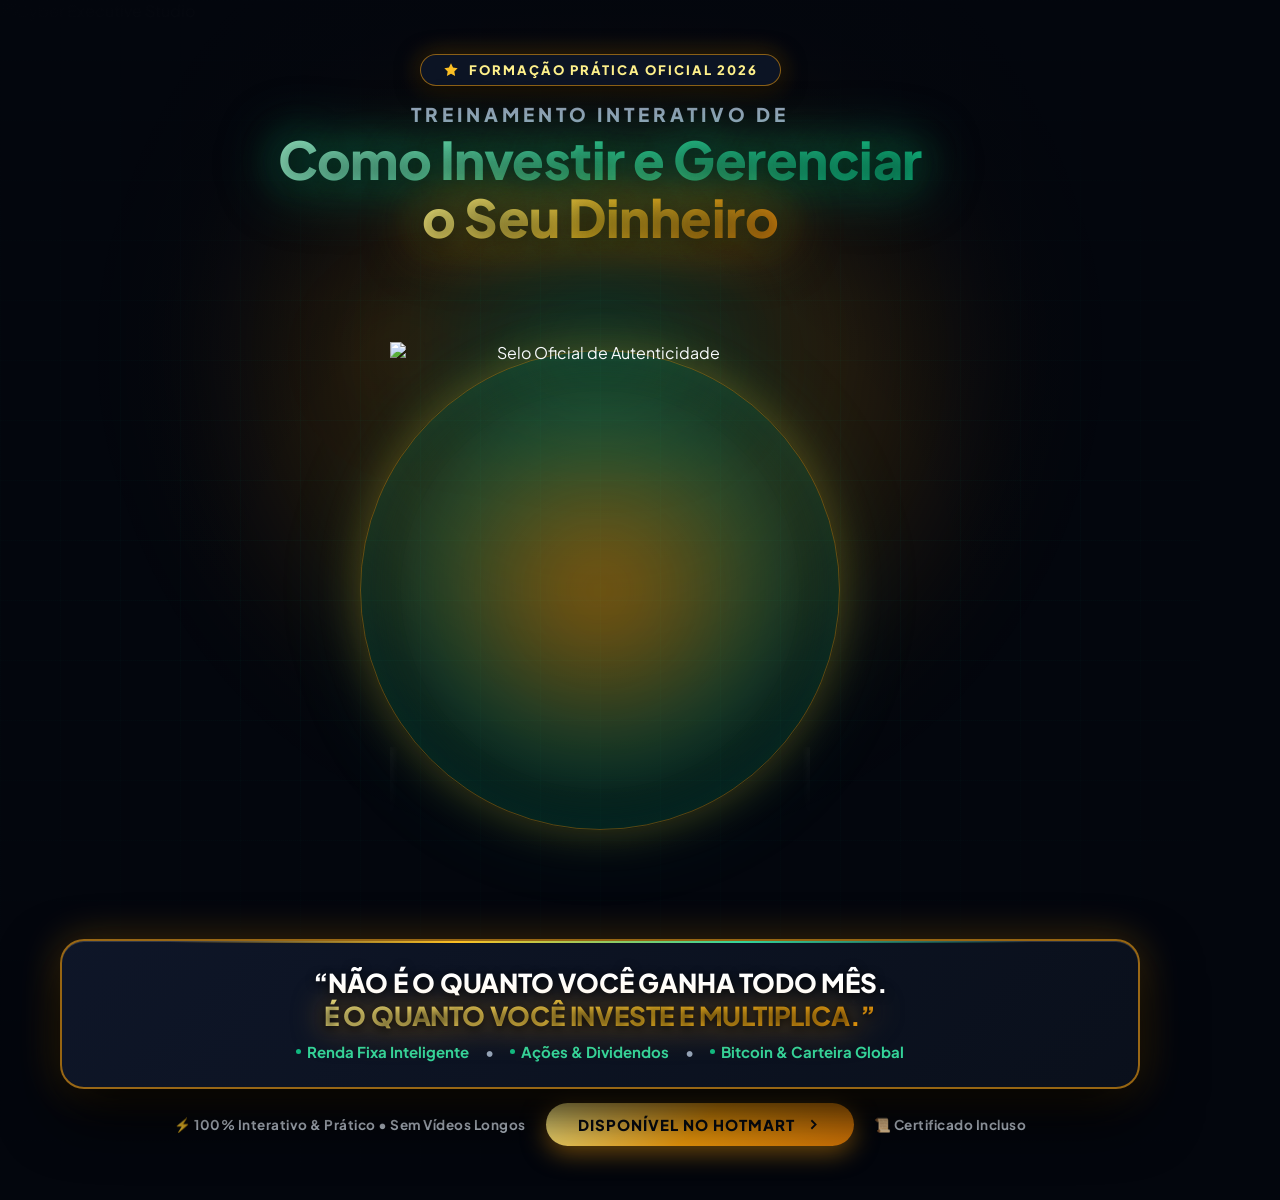
==== hotmart_cover.html @ e960105e "feat: cria curso completo Como Investir e Gerenciar o Seu Dinheiro com 38 slides e 6 quizzes" ====
<!DOCTYPE html>
<html lang="pt-BR">
<head>
  <meta charset="UTF-8">
  <title>Hotmart Cover - Como Investir e Gerenciar o Seu Dinheiro</title>
  <link rel="preconnect" href="https://fonts.googleapis.com">
  <link rel="preconnect" href="https://fonts.gstatic.com" crossorigin>
  <link href="https://fonts.googleapis.com/css2?family=Plus+Jakarta+Sans:wght@500;600;700;800;900&family=Cinzel:wght@700;800;900&display=swap" rel="stylesheet">
  <style>
    * {
      margin: 0;
      padding: 0;
      box-sizing: border-box;
      -webkit-font-smoothing: antialiased;
    }

    body {
      width: 1200px;
      height: 1200px;
      overflow: hidden;
      background: #03060d;
      font-family: 'Plus Jakarta Sans', -apple-system, BlinkMacSystemFont, sans-serif;
      color: #f8fafc;
      position: relative;
    }

    /* Fundo 3D Hiper-Realista */
    .bg-image {
      position: absolute;
      inset: 0;
      width: 1200px;
      height: 1200px;
      object-fit: cover;
      z-index: 1;
      opacity: 0.65;
      filter: contrast(1.15) brightness(0.85);
    }

    /* Efeitos de Luz Cinematográfica e Feixes Volumétricos */
    .light-spotlight {
      position: absolute;
      top: -100px;
      left: 50%;
      transform: translateX(-50%);
      width: 900px;
      height: 900px;
      background: radial-gradient(circle, rgba(16, 185, 129, 0.3) 0%, rgba(245, 158, 11, 0.18) 35%, transparent 70%);
      filter: blur(50px);
      z-index: 2;
      pointer-events: none;
    }

    .vignette-layer {
      position: absolute;
      inset: 0;
      background: 
        radial-gradient(circle at 50% 50%, transparent 40%, rgba(3, 6, 13, 0.85) 85%, #03060d 100%),
        linear-gradient(180deg, rgba(3, 6, 13, 0.95) 0%, rgba(3, 6, 13, 0.2) 25%, rgba(3, 6, 13, 0.1) 50%, rgba(3, 6, 13, 0.75) 80%, rgba(3, 6, 13, 0.98) 100%);
      z-index: 3;
      pointer-events: none;
    }

    /* Linhas de Feixes de Luz e Circuitos */
    .cyber-circuit-glow {
      position: absolute;
      inset: 0;
      background-image: 
        linear-gradient(rgba(16, 185, 129, 0.05) 1px, transparent 1px),
        linear-gradient(90deg, rgba(16, 185, 129, 0.05) 1px, transparent 1px);
      background-size: 60px 60px;
      z-index: 2;
      opacity: 0.8;
    }

    /* Container Principal */
    .cover-container {
      position: relative;
      z-index: 10;
      width: 1200px;
      height: 1200px;
      padding: 54px 60px 54px 60px;
      display: flex;
      flex-direction: column;
      justify-content: space-between;
      align-items: center;
      text-align: center;
    }

    /* 1. Topo */
    .top-section {
      display: flex;
      flex-direction: column;
      align-items: center;
      width: 100%;
    }

    .prestige-badge {
      display: inline-flex;
      align-items: center;
      gap: 10px;
      background: rgba(15, 23, 42, 0.85);
      border: 1.5px solid rgba(245, 158, 11, 0.55);
      backdrop-filter: blur(16px);
      padding: 7px 22px;
      border-radius: 999px;
      box-shadow: 0 4px 25px rgba(0, 0, 0, 0.8), 0 0 25px rgba(245, 158, 11, 0.3);
      margin-bottom: 16px;
    }

    .prestige-badge svg {
      width: 16px;
      height: 16px;
      fill: #fbbf24;
    }

    .prestige-badge span {
      font-size: 13px;
      font-weight: 800;
      letter-spacing: 2px;
      text-transform: uppercase;
      color: #fef08a;
    }

    .course-title-eyebrow {
      font-size: 19px;
      font-weight: 800;
      letter-spacing: 4px;
      text-transform: uppercase;
      color: #94a3b8;
      margin-bottom: 4px;
    }

    .course-main-title {
      font-size: 52px;
      font-weight: 900;
      line-height: 1.12;
      letter-spacing: -0.5px;
      color: #ffffff;
      text-shadow: 0 4px 30px rgba(0, 0, 0, 0.95), 0 0 40px rgba(16, 185, 129, 0.35);
      max-width: 1100px;
    }

    .course-main-title .gradient-emerald {
      background: linear-gradient(135deg, #a7f3d0 0%, #34d399 50%, #10b981 100%);
      -webkit-background-clip: text;
      -webkit-text-fill-color: transparent;
      filter: drop-shadow(0 0 25px rgba(16, 185, 129, 0.6));
    }

    .course-main-title .gradient-gold {
      background: linear-gradient(135deg, #fef08a 0%, #fbbf24 50%, #d97706 100%);
      -webkit-background-clip: text;
      -webkit-text-fill-color: transparent;
      filter: drop-shadow(0 0 25px rgba(245, 158, 11, 0.6));
    }

    /* 2. Centro: Brasão */
    .center-hero-emblem {
      position: relative;
      display: flex;
      flex-direction: column;
      align-items: center;
      justify-content: center;
      margin: 10px 0 16px 0;
    }

    .emblem-glow-outer {
      position: absolute;
      width: 520px;
      height: 520px;
      border-radius: 50%;
      background: radial-gradient(circle, rgba(245, 158, 11, 0.45) 0%, rgba(16, 185, 129, 0.25) 50%, transparent 72%);
      filter: blur(35px);
      z-index: 1;
      pointer-events: none;
    }

    .emblem-ring-pulse {
      position: absolute;
      width: 480px;
      height: 480px;
      border-radius: 50%;
      border: 1px solid rgba(245, 158, 11, 0.35);
      box-shadow: 0 0 40px rgba(245, 158, 11, 0.25), inset 0 0 40px rgba(16, 185, 129, 0.2);
      z-index: 2;
      pointer-events: none;
    }

    .gold-crest-image {
      width: 420px;
      height: 420px;
      object-fit: contain;
      position: relative;
      z-index: 3;
      filter: 
        drop-shadow(0 20px 45px rgba(0, 0, 0, 0.95)) 
        drop-shadow(0 0 35px rgba(245, 158, 11, 0.65))
        drop-shadow(0 0 70px rgba(245, 158, 11, 0.3));
    }

    .emblem-reflection {
      width: 420px;
      height: 90px;
      overflow: hidden;
      margin-top: -15px;
      position: relative;
      z-index: 2;
      opacity: 0.35;
      transform: scaleY(-1);
      filter: blur(3px);
      mask-image: linear-gradient(to top, rgba(0,0,0,1) 0%, rgba(0,0,0,0) 80%);
      -webkit-mask-image: linear-gradient(to top, rgba(0,0,0,1) 0%, rgba(0,0,0,0) 80%);
    }

    .emblem-reflection img {
      width: 420px;
      height: 420px;
      object-fit: contain;
    }

    /* 3. Base */
    .fatal-hook-section {
      width: 100%;
      max-width: 1080px;
      display: flex;
      flex-direction: column;
      align-items: center;
    }

    .fatal-hook-card {
      width: 100%;
      background: linear-gradient(135deg, rgba(15, 23, 42, 0.95) 0%, rgba(10, 16, 28, 0.98) 100%);
      border: 2px solid rgba(245, 158, 11, 0.6);
      border-radius: 24px;
      padding: 26px 36px;
      box-shadow: 
        0 25px 60px rgba(0, 0, 0, 0.95), 
        0 0 40px rgba(245, 158, 11, 0.3),
        inset 0 1px 0 rgba(255, 255, 255, 0.15);
      backdrop-filter: blur(16px);
      position: relative;
      overflow: hidden;
    }

    .fatal-hook-card::before {
      content: "";
      position: absolute;
      top: 0;
      left: 10%;
      right: 10%;
      height: 2px;
      background: linear-gradient(90deg, transparent, #fbbf24, #34d399, transparent);
    }

    .fatal-quote {
      font-size: 26px;
      font-weight: 900;
      line-height: 1.25;
      letter-spacing: -0.2px;
      color: #ffffff;
      text-transform: uppercase;
      text-shadow: 0 2px 10px rgba(0, 0, 0, 0.9);
    }

    .fatal-quote .quote-highlight {
      background: linear-gradient(135deg, #fef08a 0%, #fbbf24 60%, #f59e0b 100%);
      -webkit-background-clip: text;
      -webkit-text-fill-color: transparent;
      filter: drop-shadow(0 0 15px rgba(245, 158, 11, 0.5));
    }

    .fatal-subline {
      font-size: 15px;
      font-weight: 600;
      color: #94a3b8;
      margin-top: 10px;
      display: flex;
      align-items: center;
      justify-content: center;
      gap: 16px;
    }

    .fatal-pill {
      display: inline-flex;
      align-items: center;
      gap: 6px;
      color: #34d399;
      font-weight: 700;
    }

    .fatal-pill-dot {
      width: 5px;
      height: 5px;
      border-radius: 50%;
      background: #10b981;
    }

    .bottom-cta-row {
      display: flex;
      align-items: center;
      justify-content: center;
      gap: 20px;
      margin-top: 14px;
    }

    .cta-pill-hotmart {
      background: linear-gradient(135deg, #fef08a 0%, #f59e0b 50%, #d97706 100%);
      color: #060b14;
      font-size: 15px;
      font-weight: 900;
      letter-spacing: 1px;
      padding: 12px 32px;
      border-radius: 999px;
      display: inline-flex;
      align-items: center;
      gap: 10px;
      box-shadow: 0 6px 25px rgba(245, 158, 11, 0.5);
      text-transform: uppercase;
    }

    .cta-pill-hotmart svg {
      width: 17px;
      height: 17px;
    }

    .format-tag {
      font-size: 13.5px;
      font-weight: 700;
      color: #cbd5e1;
      letter-spacing: 0.5px;
    }
  </style>
</head>
<body>
  <!-- Fundo Tecnológico 3D -->
  <img src="imagens/hotmart-bg.jpg" alt="Cyber Executive Studio" class="bg-image">
  <div class="light-spotlight"></div>
  <div class="cyber-circuit-glow"></div>
  <div class="vignette-layer"></div>

  <!-- Conteúdo Principal -->
  <div class="cover-container">

    <!-- 1. Topo: Título Autoridade -->
    <div class="top-section">
      <div class="prestige-badge">
        <svg viewBox="0 0 24 24"><polygon points="12 2 15.09 8.26 22 9.27 17 14.14 18.18 21.02 12 17.77 5.82 21.02 7 14.14 2 9.27 8.91 8.26 12 2"/></svg>
        <span>Formação Prática Oficial 2026</span>
      </div>

      <div class="course-title-eyebrow">Treinamento Interativo de</div>

      <h1 class="course-main-title">
        <span class="gradient-emerald">Como Investir e Gerenciar</span><br>
        <span class="gradient-gold">o Seu Dinheiro</span>
      </h1>
    </div>

    <!-- 2. Centro: O Logo / Brasão de Ouro 3D -->
    <div class="center-hero-emblem">
      <div class="emblem-glow-outer"></div>
      <div class="emblem-ring-pulse"></div>
      <img src="imagens/logo-cyber-executive.png" alt="Selo Oficial de Autenticidade" class="gold-crest-image">
      
      <!-- Reflexo no Piso -->
      <div class="emblem-reflection">
        <img src="imagens/logo-cyber-executive.png" alt="" aria-hidden="true">
      </div>
    </div>

    <!-- 3. Base: A Chamada Fatal -->
    <div class="fatal-hook-section">
      <div class="fatal-hook-card">
        <div class="fatal-quote">
          “Não É o Quanto Você Ganha Todo Mês.<br>
          <span class="quote-highlight">É o Quanto Você Investe e Multiplica.”</span>
        </div>
        
        <div class="fatal-subline">
          <span class="fatal-pill"><span class="fatal-pill-dot"></span>Renda Fixa Inteligente</span>
          <span>•</span>
          <span class="fatal-pill"><span class="fatal-pill-dot"></span>Ações & Dividendos</span>
          <span>•</span>
          <span class="fatal-pill"><span class="fatal-pill-dot"></span>Bitcoin & Carteira Global</span>
        </div>
      </div>

      <!-- Rodapé de Ação Hotmart -->
      <div class="bottom-cta-row">
        <div class="format-tag">⚡ 100% Interativo & Prático • Sem Vídeos Longos</div>
        <a href="https://pay.hotmart.com/H108332477H" target="_blank" rel="noopener" class="cta-pill-hotmart" style="text-decoration: none;">
          <span>Disponível no Hotmart</span>
          <svg viewBox="0 0 24 24" fill="none" stroke="currentColor" stroke-width="2.5"><polyline points="9 18 15 12 9 6"/></svg>
        </a>
        <div class="format-tag">📜 Certificado Incluso</div>
      </div>
    </div>

  </div>
</body>
</html>
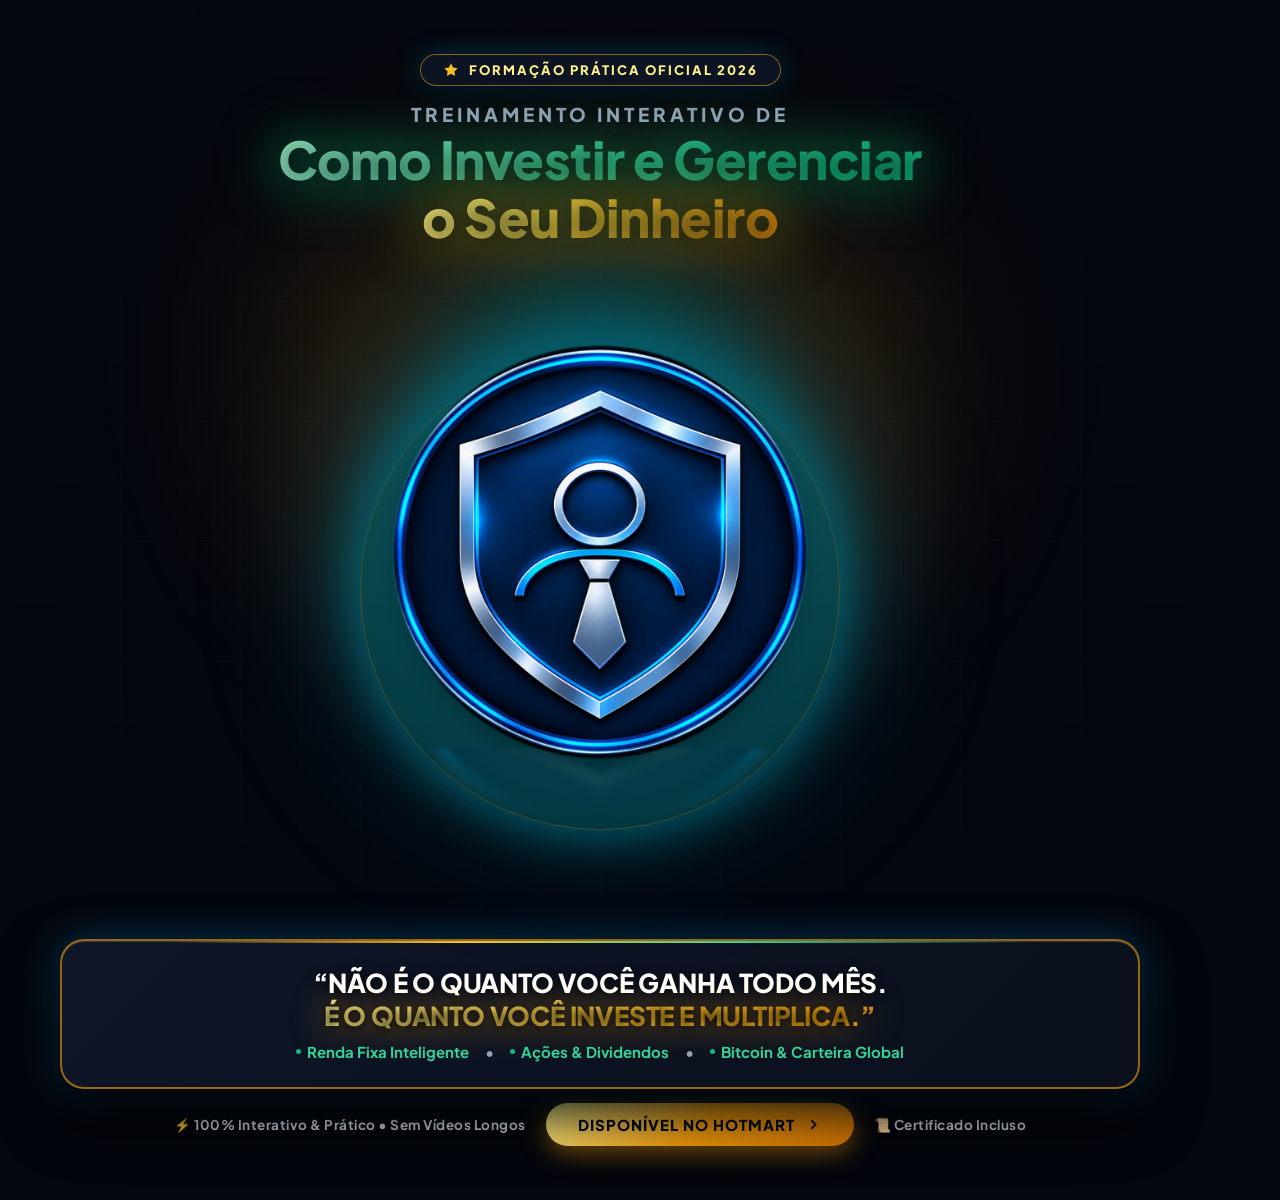
==== commit c381b3ed: "feat(brand): padroniza logo, favicon e brasao com novo emblema Cyber Executive e harmoniza cores do " ====
--- a/hotmart_cover.html
+++ b/hotmart_cover.html
@@ -103,7 +103,7 @@
       backdrop-filter: blur(16px);
       padding: 7px 22px;
       border-radius: 999px;
-      box-shadow: 0 4px 25px rgba(0, 0, 0, 0.8), 0 0 25px rgba(245, 158, 11, 0.3);
+      box-shadow: 0 4px 25px rgba(0, 0, 0, 0.8), 0 0 25px rgba(2, 132, 199, 0.45);
       margin-bottom: 16px;
     }
 
@@ -181,7 +181,7 @@
       height: 480px;
       border-radius: 50%;
       border: 1px solid rgba(245, 158, 11, 0.35);
-      box-shadow: 0 0 40px rgba(245, 158, 11, 0.25), inset 0 0 40px rgba(16, 185, 129, 0.2);
+      box-shadow: 0 0 40px rgba(6, 182, 212, 0.35), inset 0 0 40px rgba(16, 185, 129, 0.2);
       z-index: 2;
       pointer-events: none;
     }
@@ -194,8 +194,8 @@
       z-index: 3;
       filter: 
         drop-shadow(0 20px 45px rgba(0, 0, 0, 0.95)) 
-        drop-shadow(0 0 35px rgba(245, 158, 11, 0.65))
-        drop-shadow(0 0 70px rgba(245, 158, 11, 0.3));
+        drop-shadow(0 0 35px rgba(6, 182, 212, 0.7))
+        drop-shadow(0 0 70px rgba(2, 132, 199, 0.45));
     }
 
     .emblem-reflection {
@@ -235,7 +235,7 @@
       padding: 26px 36px;
       box-shadow: 
         0 25px 60px rgba(0, 0, 0, 0.95), 
-        0 0 40px rgba(245, 158, 11, 0.3),
+        0 0 40px rgba(2, 132, 199, 0.45),
         inset 0 1px 0 rgba(255, 255, 255, 0.15);
       backdrop-filter: blur(16px);
       position: relative;
